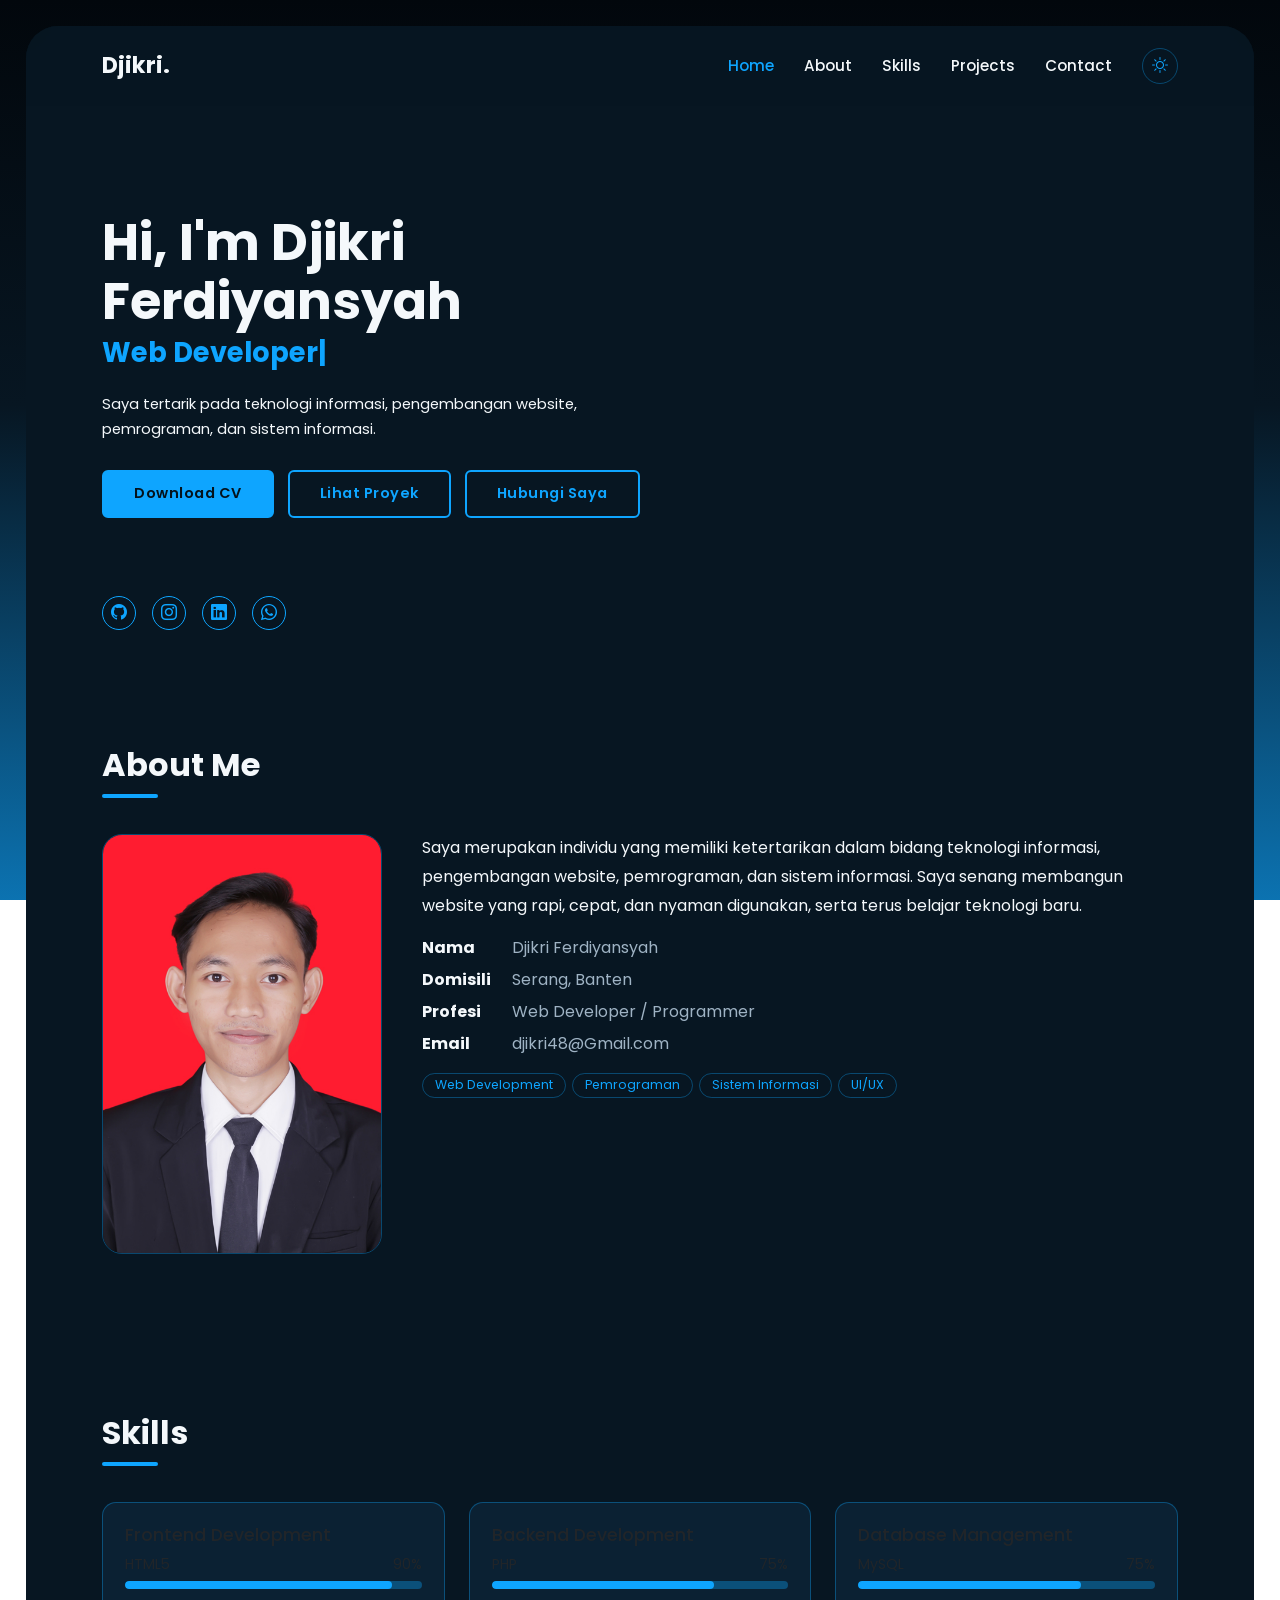
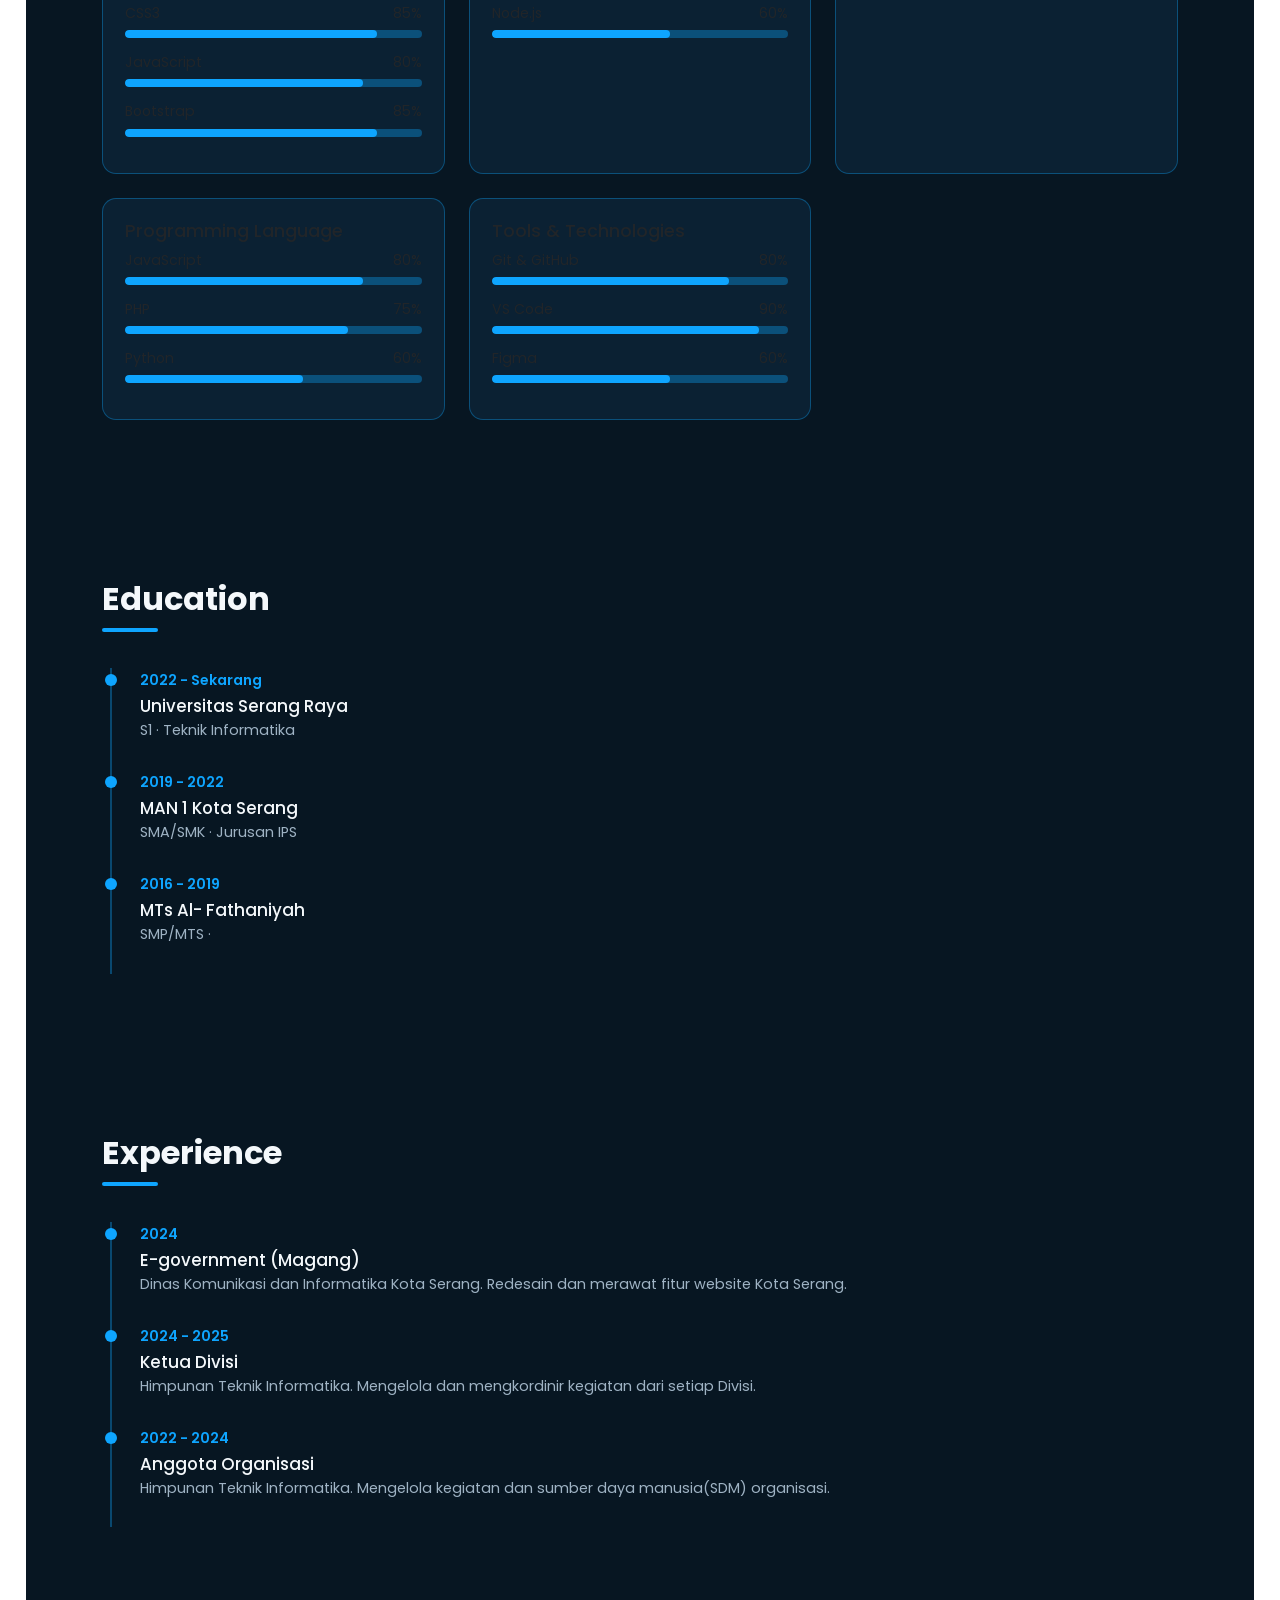
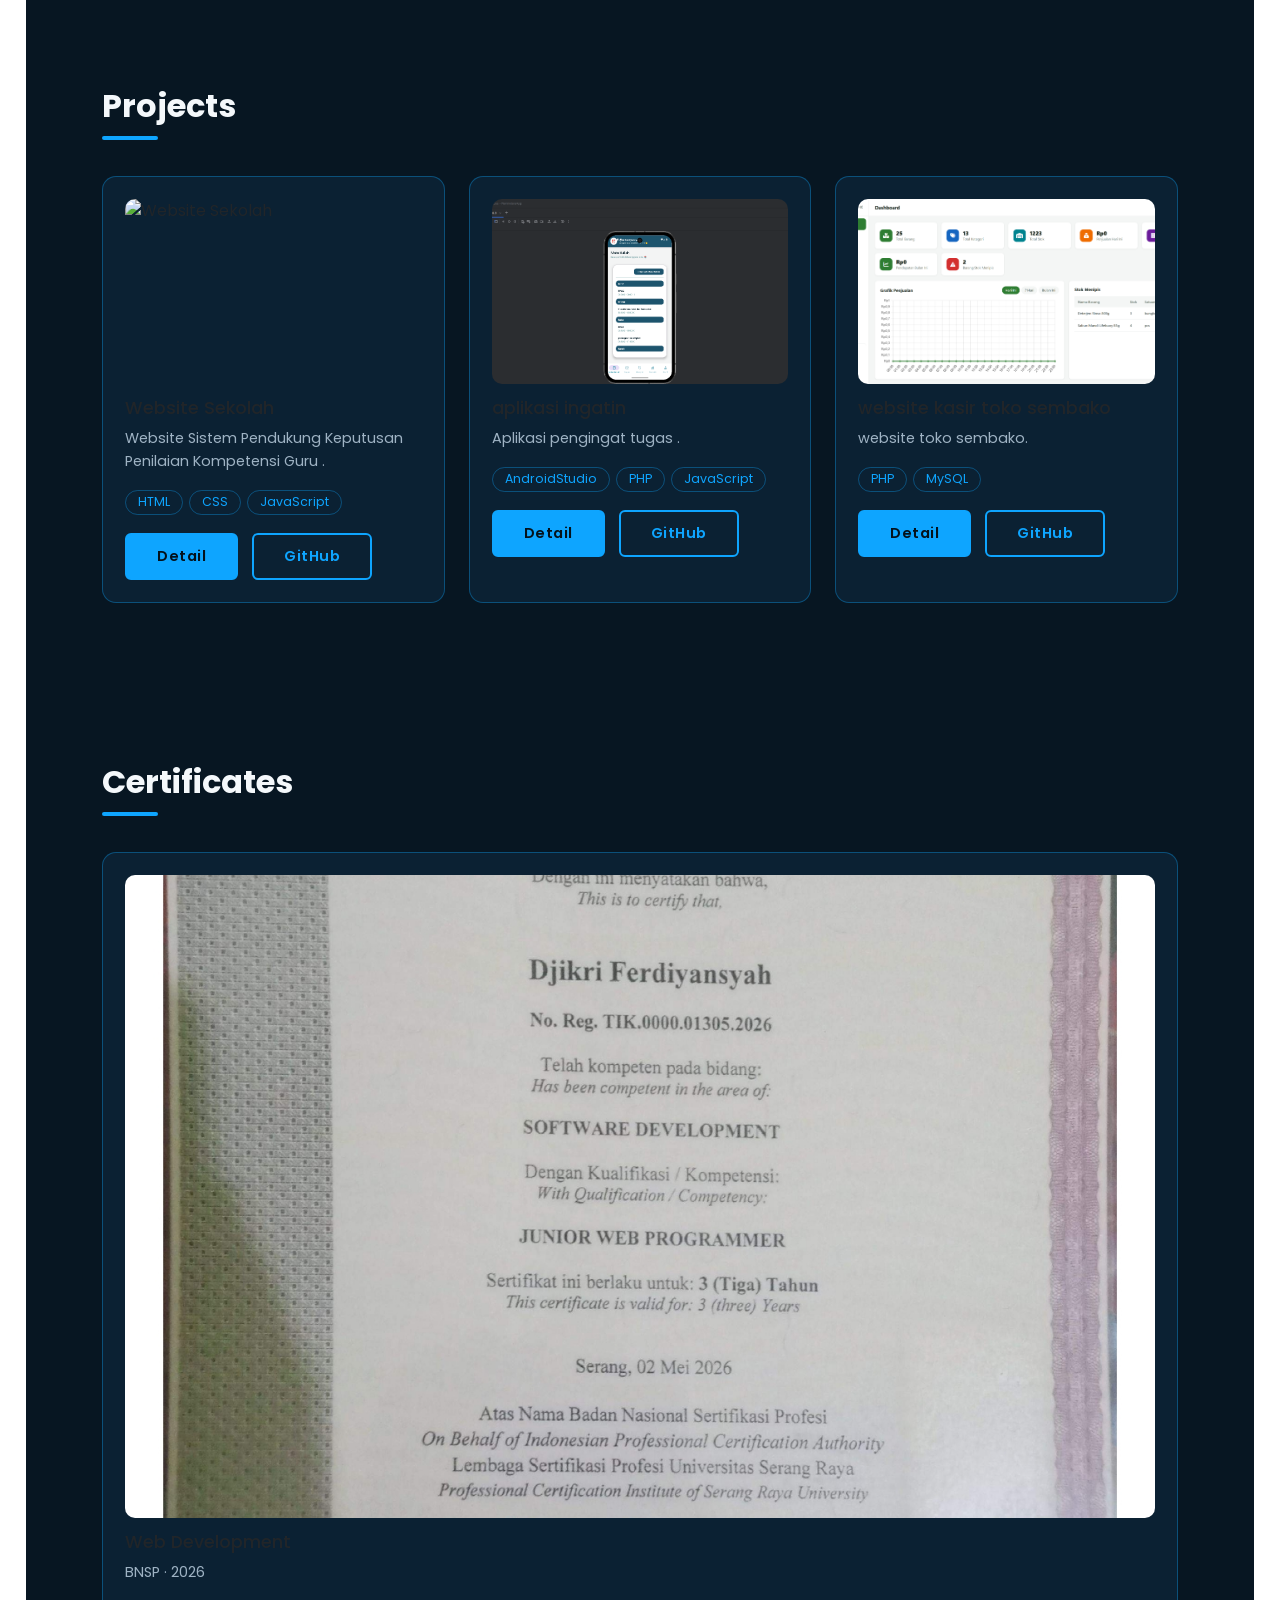
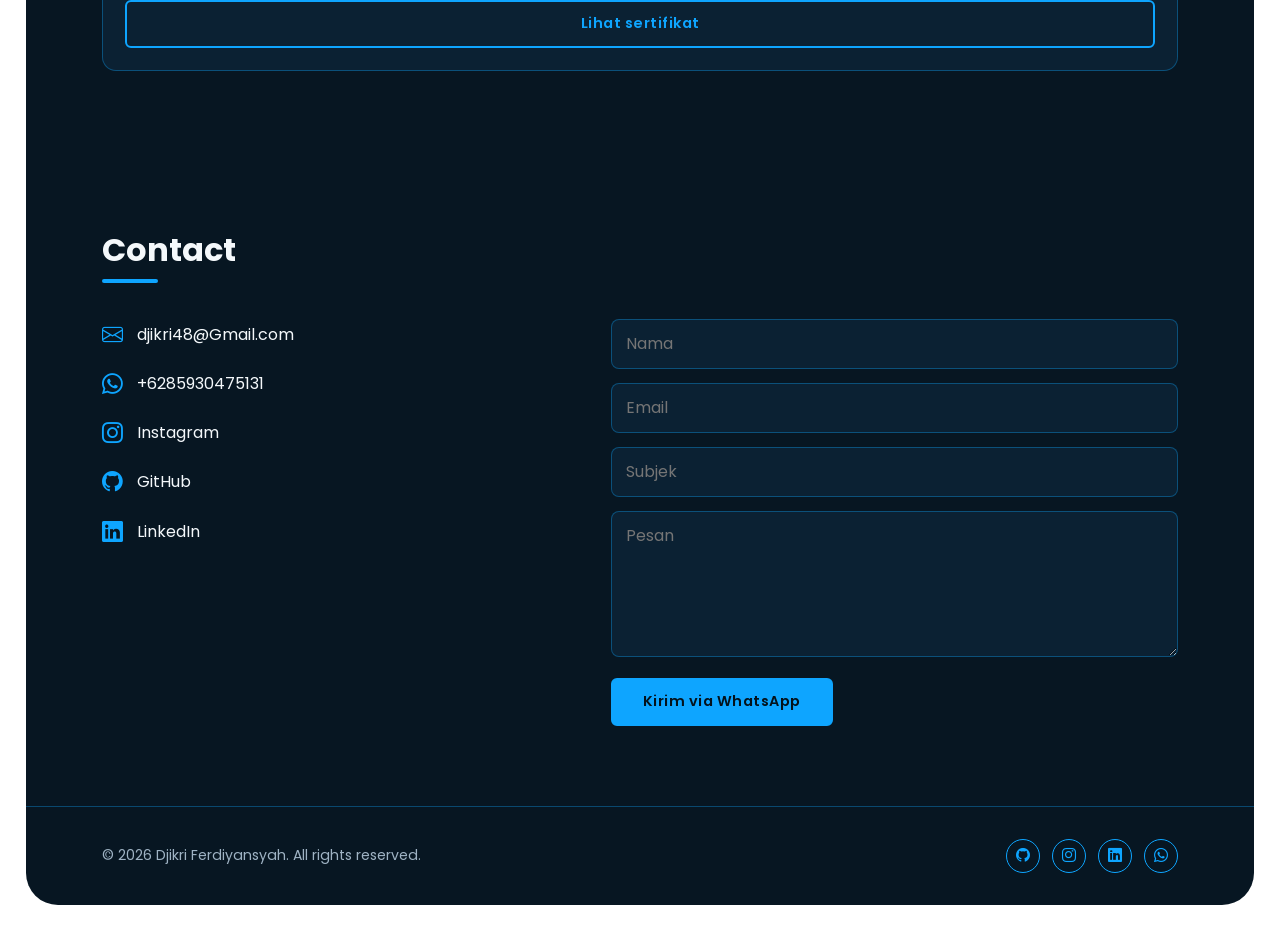
==== index.html @ a90d115c "Add files via upload" ====
<!DOCTYPE html><html lang="id"><head><meta charset="UTF-8"><meta name="viewport" content="width=device-width,initial-scale=1">
<title>Djikri Ferdiyansyah | Web Developer</title>
<meta name="description" content="Portofolio Djikri Ferdiyansyah, Web Developer dan Programmer dari Serang, Banten.">
<meta name="keywords" content="web developer, programmer, portofolio, Serang, Banten">
<meta property="og:title" content="Djikri Ferdiyansyah | Web Developer"><meta property="og:type" content="website">
<link rel="icon" href="assets/images/profile/profile.svg">
<link href="https://fonts.googleapis.com/css2?family=Poppins:wght@400;500;600;700&display=swap" rel="stylesheet">
<link href="https://cdn.jsdelivr.net/npm/bootstrap@5.3.3/dist/css/bootstrap.min.css" rel="stylesheet">
<link href="https://cdn.jsdelivr.net/npm/bootstrap-icons@1.11.3/font/bootstrap-icons.css" rel="stylesheet">
<link href="assets/css/style.css" rel="stylesheet"></head><body>
<div id="loader"><i></i></div><div id="progress"></div><div class="frame">
<nav class="nav"><a class="brand" href="index.html"></a><ul id="menu">
<li><a class="l active" href="index.html#home">Home</a></li><li><a class="l" href="index.html#about">About</a></li><li><a class="l" href="index.html#skills-s">Skills</a></li><li><a class="l" href="index.html#projects-s">Projects</a></li><li><a class="l" href="index.html#contact">Contact</a></li>
<li><button class="icon-btn" id="theme" aria-label="Ganti tema"><i class="bi bi-sun"></i></button></li></ul>
<button class="icon-btn burger" id="burger" aria-label="Menu"><i class="bi bi-list"></i></button></nav>
<main>
<section id="home" class="hero wrap"><div class="hero-img" id="heroimg"></div><div class="hero-text">
<h1>Hi, I'm <span id="name"></span></h1><h2 id="typing"></h2><p id="tagline"></p>
<div class="btns"><a class="btn fill" id="cv" download>Download CV</a><a class="btn out" href="#projects-s">Lihat Proyek</a><a class="btn out" href="#contact">Hubungi Saya</a></div></div>
<div class="social" id="hsocial"></div></section>
<section id="about" class="wrap"><h2 class="title">About Me</h2><div class="about"><img id="aboutimg" alt="Foto profil"><div><p id="abouttext" style="line-height:1.8"></p><ul class="info" id="info"></ul><div id="interests"></div></div></div></section>
<section id="skills-s" class="wrap"><h2 class="title">Skills</h2><div class="grid" id="skills"></div></section>
<section id="edu-s" class="wrap"><h2 class="title">Education</h2><div class="timeline" id="edu"></div></section>
<section id="exp-s" class="wrap"><h2 class="title">Experience</h2><div class="timeline" id="exp"></div></section>
<section id="projects-s" class="wrap"><h2 class="title" id="projects-t">Projects</h2><div class="grid" id="projects"></div></section>
<section id="certs-s" class="wrap"><h2 class="title">Certificates</h2><div class="grid" id="certs"></div></section>
<section id="contact" class="wrap"><h2 class="title">Contact</h2><div class="contact"><div class="clist" id="clist"></div>
<form id="form"><input name="nama" placeholder="Nama" required><input name="email" type="email" placeholder="Email" required><input name="subjek" placeholder="Subjek" required><textarea name="pesan" rows="5" placeholder="Pesan" required></textarea><button class="btn fill" type="submit">Kirim via WhatsApp</button></form></div></section>
</main>
<footer><span id="copy"></span><div class="fsocial" id="fsocial"></div></footer></div>
<button class="icon-btn" id="top" aria-label="Kembali ke atas"><i class="bi bi-arrow-up"></i></button>
<script src="assets/js/data.js"></script><script src="assets/js/main.js"></script></body></html>
---- assets/css/style.css ----
:root{--bg:#071622;--bg2:#0b2133;--text:#f4f8fb;--muted:#9fb3c4;--accent:#0ea5ff;--line:rgba(14,165,255,.35);--shadow:#0ea5ff;--page:linear-gradient(180deg,#02070c 0%,#071622 45%,#0ea5ff 130%)}
[data-theme=light]{--bg:#f3f8fc;--bg2:#fff;--text:#0b1d2c;--muted:#4b6174;--accent:#0a84d6;--line:rgba(10,132,214,.4);--page:linear-gradient(180deg,#e8f2fa,#7cc8f5)}
*{box-sizing:border-box}html{scroll-behavior:smooth}
body{margin:0;font-family:Poppins,sans-serif;color:var(--text);background:var(--page) fixed;min-height:100vh;padding:clamp(8px,2vw,40px)}
.frame{background:var(--bg);border-radius:32px;max-width:1280px;margin:auto;position:relative;overflow:hidden}
.wrap{padding-inline:clamp(20px,6vw,96px)}
#progress{position:fixed;top:0;left:0;height:3px;background:var(--accent);width:0;z-index:2000}
#loader{position:fixed;inset:0;background:var(--bg);display:grid;place-items:center;z-index:3000;transition:opacity .4s}
#loader i{width:46px;height:46px;border:4px solid var(--line);border-top-color:var(--accent);border-radius:50%;animation:spin .8s linear infinite}
@keyframes spin{to{transform:rotate(360deg)}}
.nav{position:sticky;top:0;z-index:100;background:color-mix(in srgb,var(--bg) 88%,transparent);backdrop-filter:blur(8px);display:flex;justify-content:space-between;align-items:center;padding:22px clamp(20px,6vw,96px)}
.brand{font-weight:700;font-size:1.4rem;color:var(--text);text-decoration:none}
.nav ul{display:flex;gap:30px;list-style:none;margin:0;padding:0;align-items:center}
.nav a.l{color:var(--text);text-decoration:none;font-weight:500;font-size:.95rem;transition:color .2s}
.nav a.l:hover,.nav a.l.active{color:var(--accent)}
.icon-btn{background:none;border:1px solid var(--line);color:var(--accent);width:36px;height:36px;border-radius:50%;cursor:pointer}
.burger{display:none}
@media(max-width:820px){.burger{display:block}.nav ul{display:none;position:absolute;top:100%;left:16px;right:16px;background:var(--bg2);border:1px solid var(--line);border-radius:16px;flex-direction:column;padding:20px;gap:16px}.nav ul.open{display:flex}}
.hero{min-height:560px;display:flex;align-items:center;position:relative;padding-block:60px 100px}
.hero-text{max-width:560px;position:relative;z-index:2}
.hero h1{font-size:clamp(2rem,5vw,3.2rem);font-weight:700;margin:0 0 6px;line-height:1.15}
.hero h2{color:var(--accent);font-size:clamp(1.2rem,3vw,1.7rem);font-weight:700;margin:0 0 20px;min-height:2.2rem}
.hero h2::after{content:"|";animation:blink 1s steps(1) infinite}@keyframes blink{50%{opacity:0}}
.hero p{font-size:.92rem;line-height:1.7}
.hero-img{position:absolute;right:0;top:0;bottom:0;width:52%;background:var(--img) right center/cover no-repeat;-webkit-mask-image:linear-gradient(90deg,transparent,#000 45%);mask-image:linear-gradient(90deg,transparent,#000 45%)}
@media(max-width:820px){.hero-img{width:100%;opacity:.25}}
.btn{display:inline-block;padding:11px 30px;border-radius:6px;font-weight:600;font-size:.9rem;text-decoration:none;letter-spacing:.5px;border:2px solid var(--accent);transition:.25s;cursor:pointer;font-family:inherit}
.btn.fill{background:var(--accent);color:#04121c}.btn.out{background:transparent;color:var(--accent)}
.btn:hover{box-shadow:0 0 18px var(--accent);transform:translateY(-2px)}
.btns{display:flex;gap:14px;flex-wrap:wrap;margin-top:28px}
.social{display:flex;gap:16px;position:absolute;left:clamp(20px,6vw,96px);bottom:36px;z-index:2}
.social a,.fsocial a{width:34px;height:34px;border:1.5px solid var(--accent);color:var(--accent);border-radius:50%;display:grid;place-items:center;text-decoration:none;transition:.25s}
.social a:hover,.fsocial a:hover{background:var(--accent);color:#04121c}
section{padding-block:80px;scroll-margin-top:70px}
.title{font-size:2rem;font-weight:700;margin:0 0 36px}.title::after{content:"";display:block;width:56px;height:4px;background:var(--accent);border-radius:4px;margin-top:10px}
.grid{display:grid;grid-template-columns:repeat(auto-fit,minmax(260px,1fr));gap:24px}
.card{background:var(--bg2);border:1px solid var(--line);border-radius:14px;padding:22px;transition:.25s}
.card:hover{border-color:var(--accent);box-shadow:0 0 22px -8px var(--accent)}
.card img{width:100%;border-radius:10px;aspect-ratio:16/10;object-fit:cover;margin-bottom:14px}
.card h3{font-size:1.1rem;margin:0 0 8px}.card p{color:var(--muted);font-size:.9rem;line-height:1.6}
.tag{display:inline-block;border:1px solid var(--line);color:var(--accent);border-radius:20px;padding:2px 12px;font-size:.78rem;margin:0 6px 6px 0}
.about{display:grid;grid-template-columns:280px 1fr;gap:40px;align-items:start}
.about img{width:100%;border-radius:20px;border:1px solid var(--line)}
@media(max-width:700px){.about{grid-template-columns:1fr}}
.info{padding:0}.info li{list-style:none;margin:8px 0;color:var(--muted)}.info b{color:var(--text);display:inline-block;min-width:90px}
.bar{height:8px;background:var(--line);border-radius:8px;overflow:hidden;margin:6px 0 14px}.bar i{display:block;height:100%;width:0;background:var(--accent);border-radius:8px;transition:width 1.2s}
.bar-h{display:flex;justify-content:space-between;font-size:.88rem}
.timeline{border-left:2px solid var(--line);margin-left:8px}
.tl{position:relative;padding:0 0 28px 28px}.tl::before{content:"";position:absolute;left:-7px;top:6px;width:12px;height:12px;border-radius:50%;background:var(--accent)}
.tl small{color:var(--accent);font-weight:600}.tl h3{margin:4px 0;font-size:1.05rem}.tl p{margin:0;color:var(--muted);font-size:.9rem}
.contact{display:grid;grid-template-columns:1fr 1.2fr;gap:36px}@media(max-width:800px){.contact{grid-template-columns:1fr}}
.clist a{display:flex;gap:14px;align-items:center;color:var(--text);text-decoration:none;margin-bottom:18px}.clist i{color:var(--accent);font-size:1.3rem}
input,textarea{width:100%;background:var(--bg2);border:1px solid var(--line);color:var(--text);border-radius:8px;padding:12px 14px;margin-bottom:14px;font-family:inherit}
input:focus,textarea:focus,.btn:focus-visible,a:focus-visible,button:focus-visible{outline:2px solid var(--accent);outline-offset:2px}
footer{border-top:1px solid var(--line);padding:32px clamp(20px,6vw,96px);display:flex;flex-wrap:wrap;gap:20px;justify-content:space-between;align-items:center;color:var(--muted);font-size:.88rem}
.fsocial{display:flex;gap:12px}
#top{position:fixed;right:28px;bottom:28px;opacity:0;pointer-events:none;transition:.3s;z-index:500;background:var(--accent);color:#04121c;border:0}
#top.show{opacity:1;pointer-events:auto}
.reveal{opacity:0;transform:translateY(18px);transition:.6s}.reveal.in{opacity:1;transform:none}
@media(prefers-reduced-motion:reduce){*{animation:none!important;transition:none!important}.reveal{opacity:1;transform:none}}
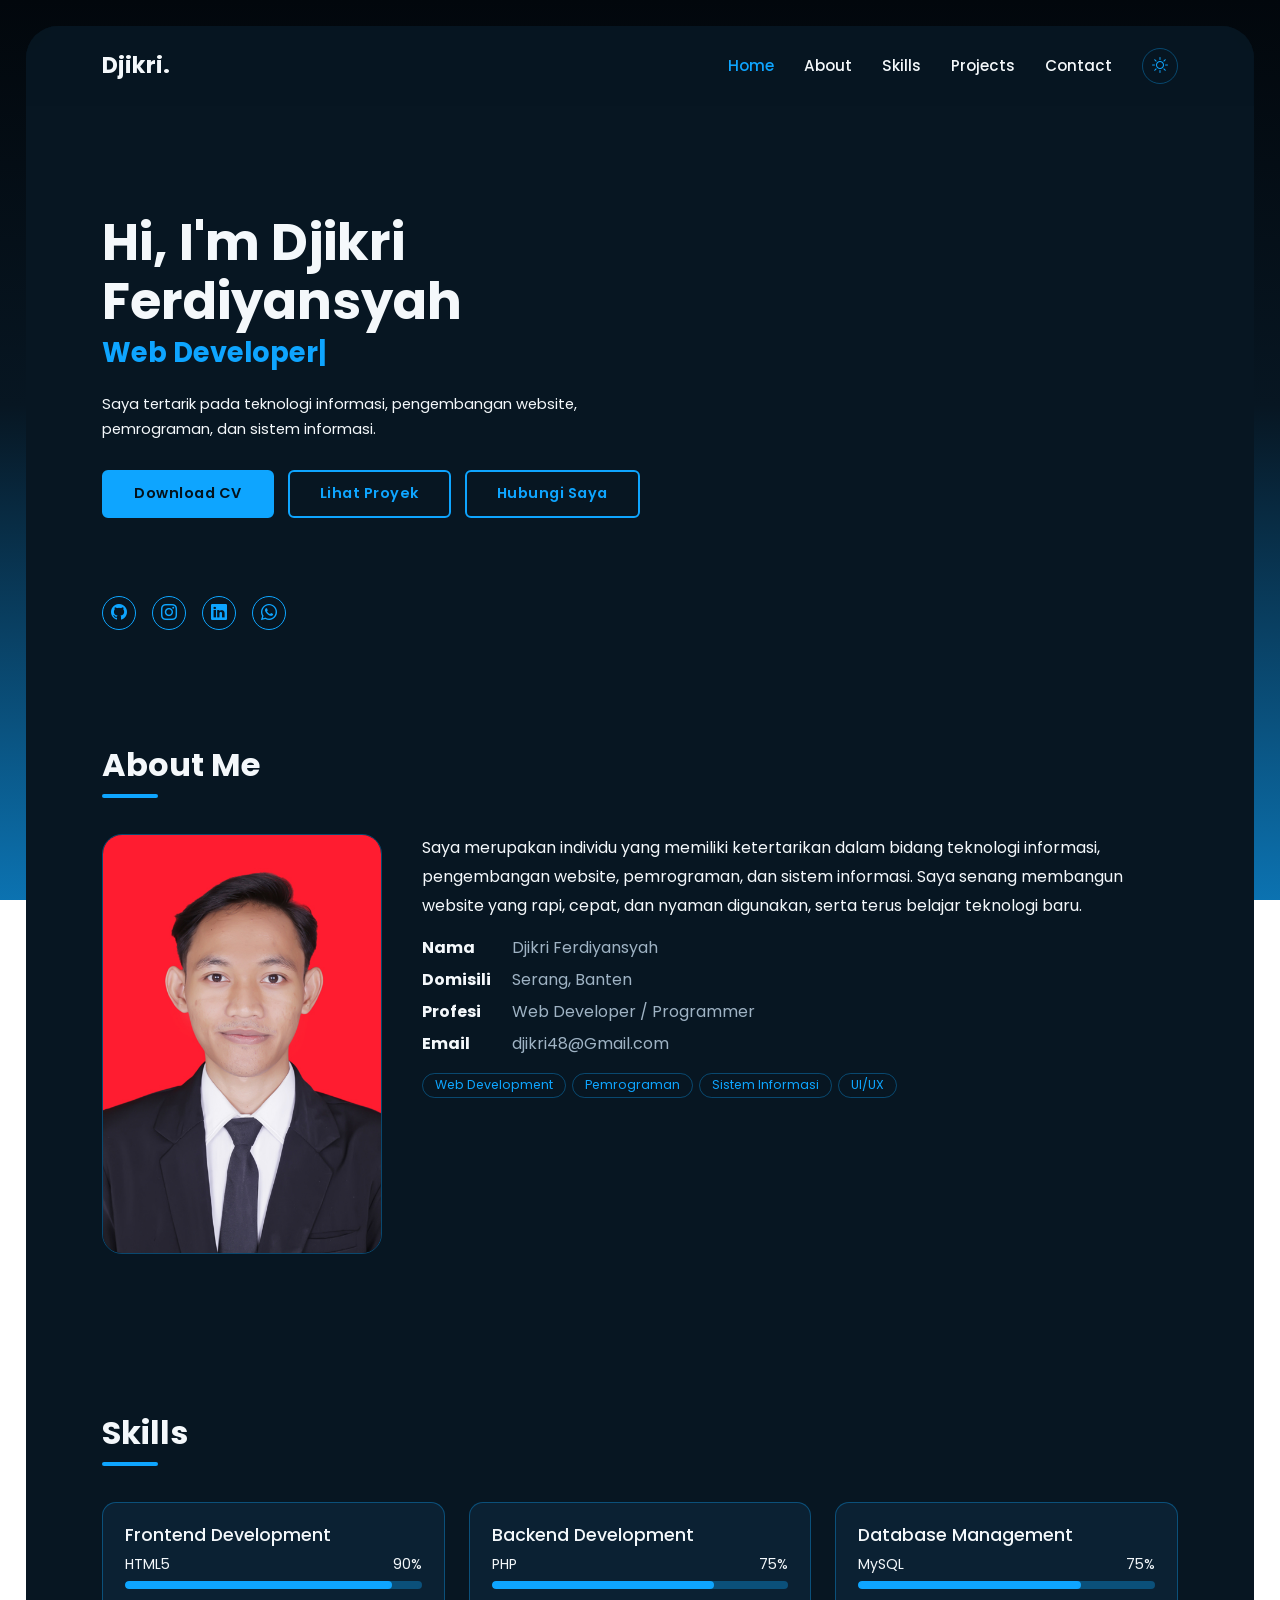
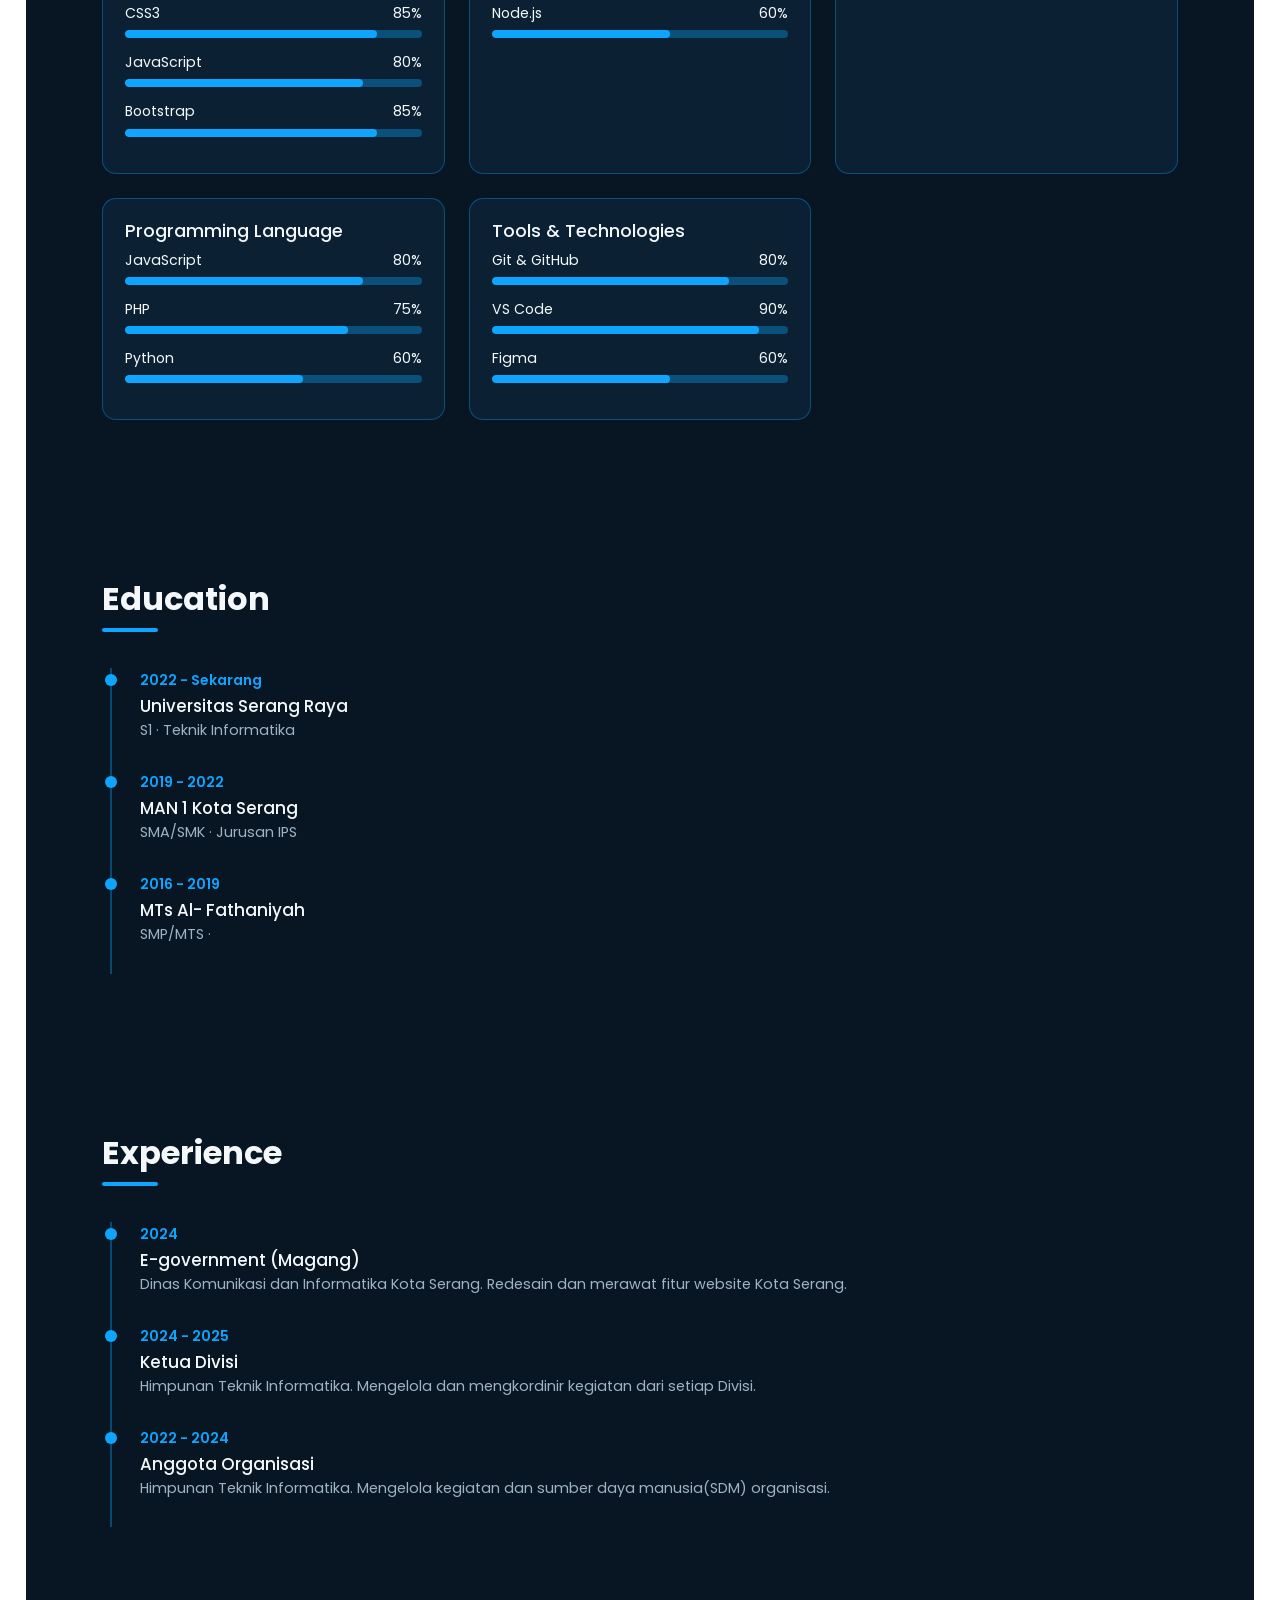
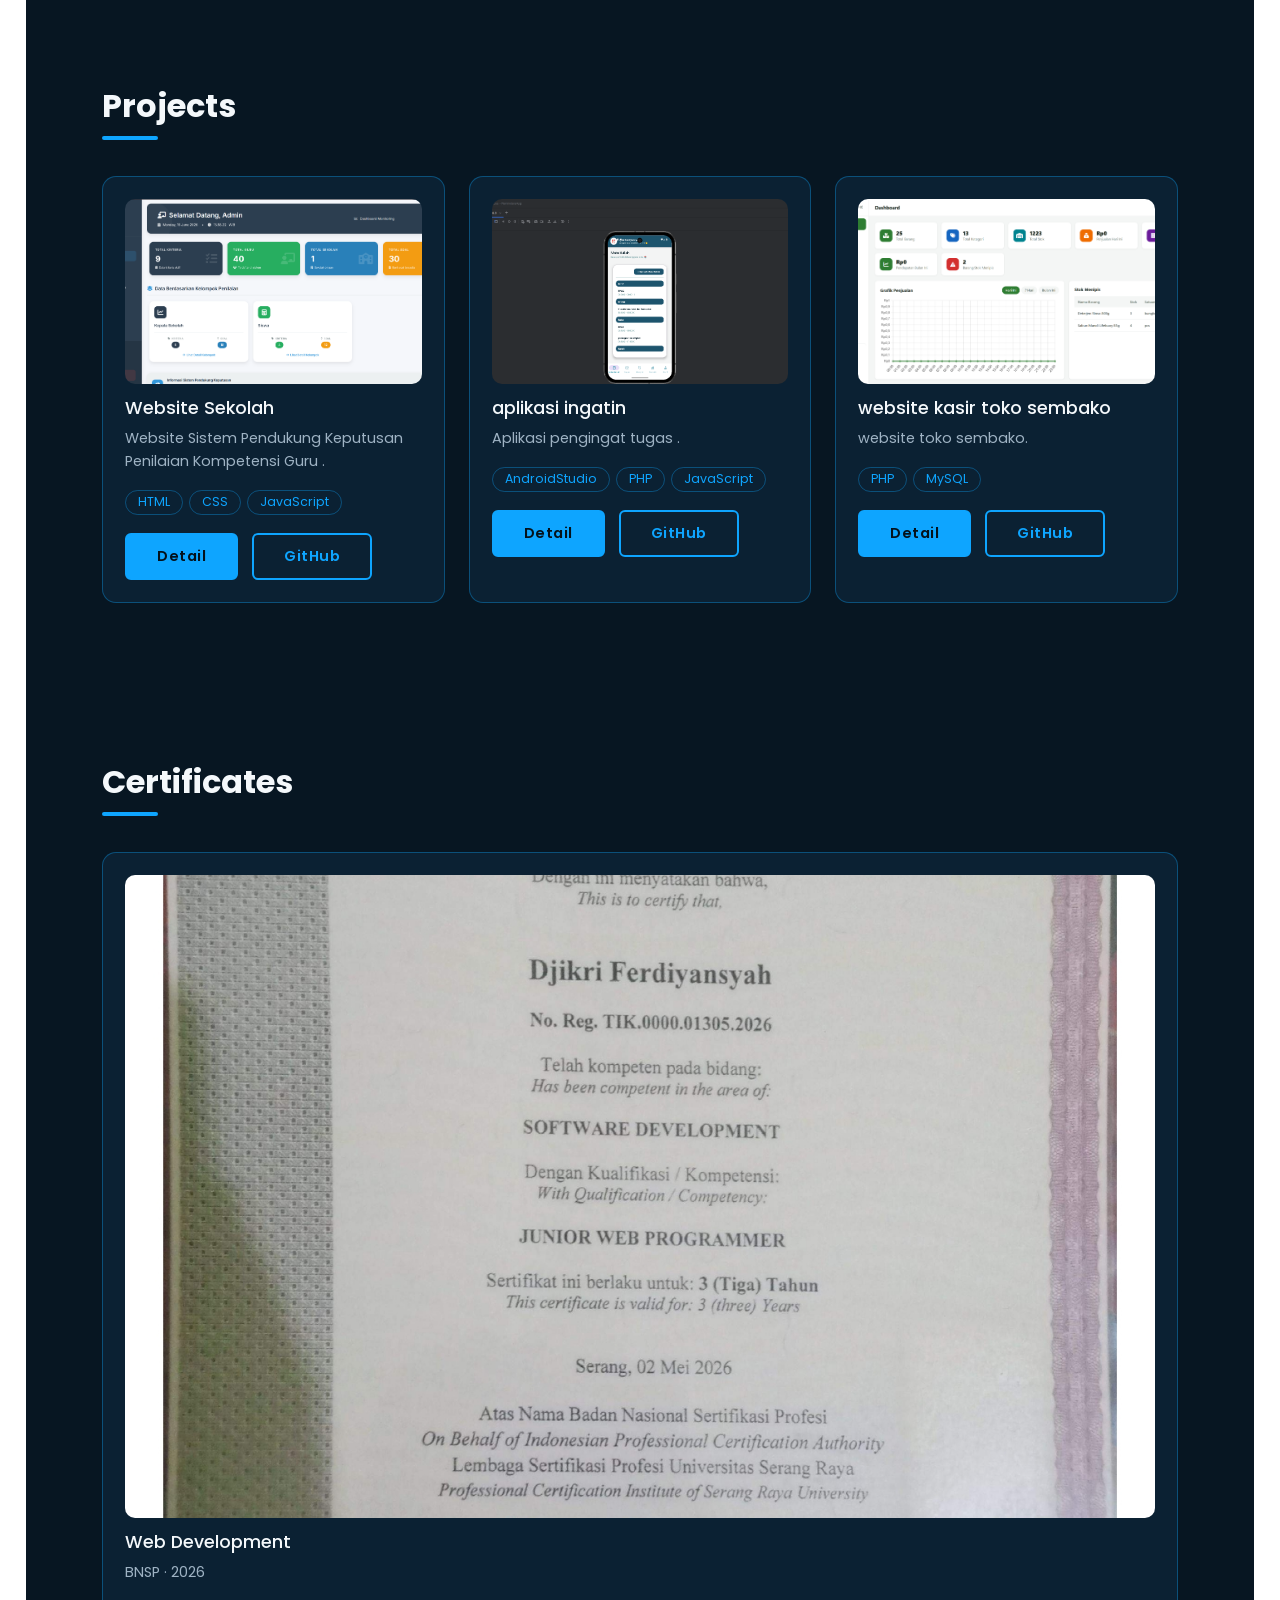
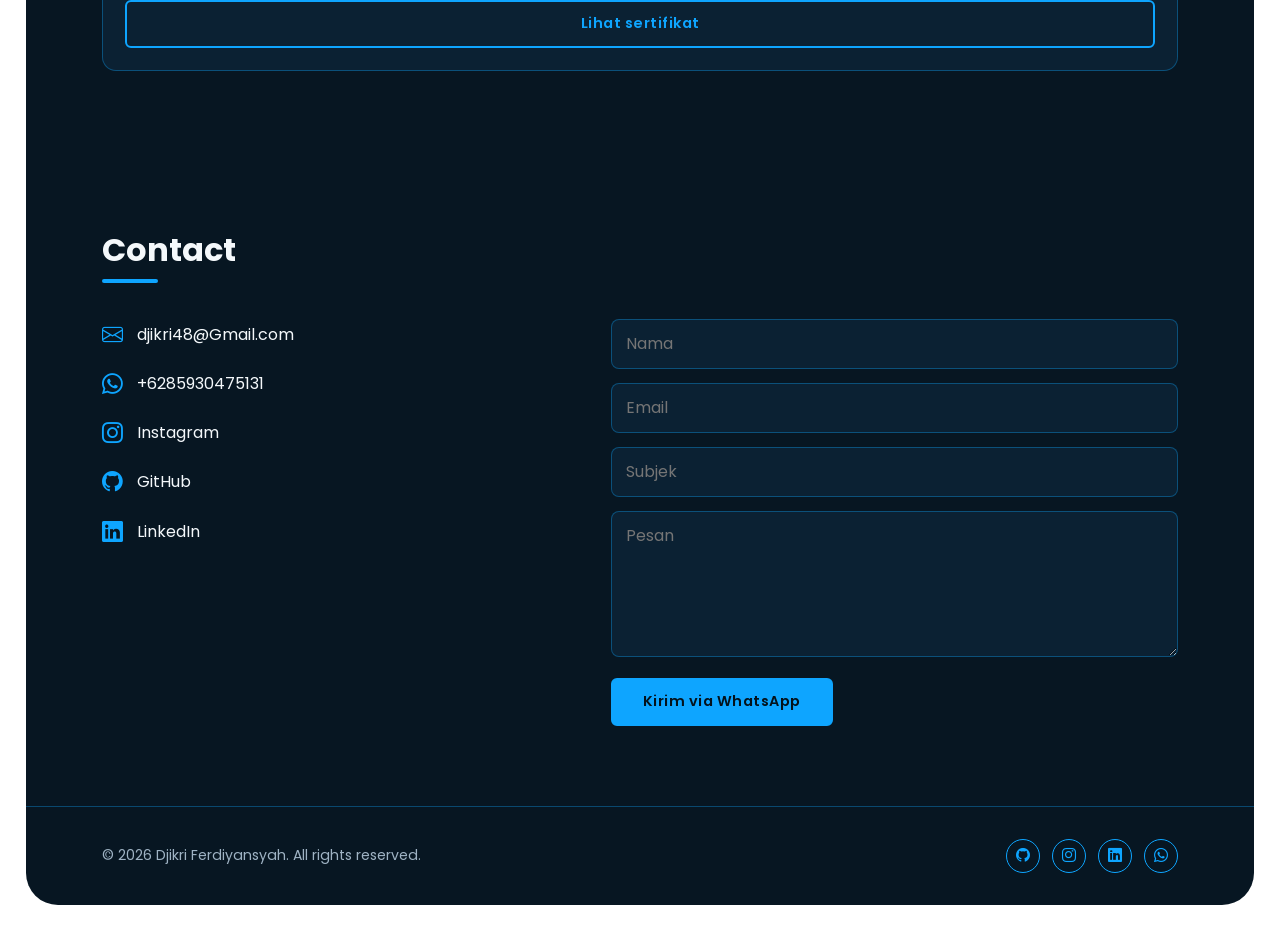
==== commit 6146bedc: "Update index.html" ====
--- a/index.html
+++ b/index.html
@@ -1,32 +1,162 @@
-<!DOCTYPE html><html lang="id"><head><meta charset="UTF-8"><meta name="viewport" content="width=device-width,initial-scale=1">
-<title>Djikri Ferdiyansyah | Web Developer</title>
-<meta name="description" content="Portofolio Djikri Ferdiyansyah, Web Developer dan Programmer dari Serang, Banten.">
-<meta name="keywords" content="web developer, programmer, portofolio, Serang, Banten">
-<meta property="og:title" content="Djikri Ferdiyansyah | Web Developer"><meta property="og:type" content="website">
-<link rel="icon" href="assets/images/profile/profile.svg">
-<link href="https://fonts.googleapis.com/css2?family=Poppins:wght@400;500;600;700&display=swap" rel="stylesheet">
-<link href="https://cdn.jsdelivr.net/npm/bootstrap@5.3.3/dist/css/bootstrap.min.css" rel="stylesheet">
-<link href="https://cdn.jsdelivr.net/npm/bootstrap-icons@1.11.3/font/bootstrap-icons.css" rel="stylesheet">
-<link href="assets/css/style.css" rel="stylesheet"></head><body>
-<div id="loader"><i></i></div><div id="progress"></div><div class="frame">
-<nav class="nav"><a class="brand" href="index.html"></a><ul id="menu">
-<li><a class="l active" href="index.html#home">Home</a></li><li><a class="l" href="index.html#about">About</a></li><li><a class="l" href="index.html#skills-s">Skills</a></li><li><a class="l" href="index.html#projects-s">Projects</a></li><li><a class="l" href="index.html#contact">Contact</a></li>
-<li><button class="icon-btn" id="theme" aria-label="Ganti tema"><i class="bi bi-sun"></i></button></li></ul>
-<button class="icon-btn burger" id="burger" aria-label="Menu"><i class="bi bi-list"></i></button></nav>
-<main>
-<section id="home" class="hero wrap"><div class="hero-img" id="heroimg"></div><div class="hero-text">
-<h1>Hi, I'm <span id="name"></span></h1><h2 id="typing"></h2><p id="tagline"></p>
-<div class="btns"><a class="btn fill" id="cv" download>Download CV</a><a class="btn out" href="#projects-s">Lihat Proyek</a><a class="btn out" href="#contact">Hubungi Saya</a></div></div>
-<div class="social" id="hsocial"></div></section>
-<section id="about" class="wrap"><h2 class="title">About Me</h2><div class="about"><img id="aboutimg" alt="Foto profil"><div><p id="abouttext" style="line-height:1.8"></p><ul class="info" id="info"></ul><div id="interests"></div></div></div></section>
-<section id="skills-s" class="wrap"><h2 class="title">Skills</h2><div class="grid" id="skills"></div></section>
-<section id="edu-s" class="wrap"><h2 class="title">Education</h2><div class="timeline" id="edu"></div></section>
-<section id="exp-s" class="wrap"><h2 class="title">Experience</h2><div class="timeline" id="exp"></div></section>
-<section id="projects-s" class="wrap"><h2 class="title" id="projects-t">Projects</h2><div class="grid" id="projects"></div></section>
-<section id="certs-s" class="wrap"><h2 class="title">Certificates</h2><div class="grid" id="certs"></div></section>
-<section id="contact" class="wrap"><h2 class="title">Contact</h2><div class="contact"><div class="clist" id="clist"></div>
-<form id="form"><input name="nama" placeholder="Nama" required><input name="email" type="email" placeholder="Email" required><input name="subjek" placeholder="Subjek" required><textarea name="pesan" rows="5" placeholder="Pesan" required></textarea><button class="btn fill" type="submit">Kirim via WhatsApp</button></form></div></section>
-</main>
-<footer><span id="copy"></span><div class="fsocial" id="fsocial"></div></footer></div>
-<button class="icon-btn" id="top" aria-label="Kembali ke atas"><i class="bi bi-arrow-up"></i></button>
-<script src="assets/js/data.js"></script><script src="assets/js/main.js"></script></body></html>
+<!DOCTYPE html>
+<html lang="id">
+
+<head>
+  <!-- ========== META ========== -->
+  <meta charset="UTF-8">
+  <meta name="viewport" content="width=device-width, initial-scale=1">
+  <title>Djikri Ferdiyansyah | Web Developer</title>
+  <meta name="description" content="Portofolio Djikri Ferdiyansyah, Web Developer dan Programmer dari Serang, Banten.">
+  <meta name="keywords" content="web developer, programmer, portofolio, Serang, Banten">
+
+  <!-- ========== OPEN GRAPH ========== -->
+  <meta property="og:title" content="Djikri Ferdiyansyah | Web Developer">
+  <meta property="og:type" content="website">
+
+  <!-- ========== FAVICON ========== -->
+  <link rel="icon" href="assets/images/profile/profile.svg">
+
+  <!-- ========== FONT & LIBRARY ========== -->
+  <link href="https://fonts.googleapis.com/css2?family=Poppins:wght@400;500;600;700&display=swap" rel="stylesheet">
+  <link href="https://cdn.jsdelivr.net/npm/bootstrap@5.3.3/dist/css/bootstrap.min.css" rel="stylesheet">
+  <link href="https://cdn.jsdelivr.net/npm/bootstrap-icons@1.11.3/font/bootstrap-icons.css" rel="stylesheet">
+
+  <!-- ========== CSS UTAMA ========== -->
+  <link href="assets/css/style.css" rel="stylesheet">
+</head>
+
+<body>
+
+  <!-- ========== LOADER & PROGRESS BAR ========== -->
+  <div id="loader"><i></i></div>
+  <div id="progress"></div>
+
+  <div class="frame">
+
+    <!-- ========== NAVBAR ========== -->
+    <nav class="nav">
+      <a class="brand" href="index.html"></a>
+
+      <ul id="menu">
+        <li><a class="l active" href="index.html#home">Home</a></li>
+        <li><a class="l" href="index.html#about">About</a></li>
+        <li><a class="l" href="index.html#skills-s">Skills</a></li>
+        <li><a class="l" href="index.html#projects-s">Projects</a></li>
+        <li><a class="l" href="index.html#contact">Contact</a></li>
+        <li>
+          <button class="icon-btn" id="theme" aria-label="Ganti tema">
+            <i class="bi bi-sun"></i>
+          </button>
+        </li>
+      </ul>
+
+      <button class="icon-btn burger" id="burger" aria-label="Menu">
+        <i class="bi bi-list"></i>
+      </button>
+    </nav>
+
+    <main>
+
+      <!-- ========== HOME / HERO ========== -->
+      <section id="home" class="hero wrap">
+        <div class="hero-img" id="heroimg"></div>
+
+        <div class="hero-text">
+          <h1>Hi, I'm <span id="name"></span></h1>
+          <h2 id="typing"></h2>
+          <p id="tagline"></p>
+
+          <div class="btns">
+            <a class="btn fill" id="cv" download>Download CV</a>
+            <a class="btn out" href="#projects-s">Lihat Proyek</a>
+            <a class="btn out" href="#contact">Hubungi Saya</a>
+          </div>
+        </div>
+
+        <div class="social" id="hsocial"></div>
+      </section>
+
+      <!-- ========== ABOUT ========== -->
+      <section id="about" class="wrap">
+        <h2 class="title">About Me</h2>
+
+        <div class="about">
+          <img id="aboutimg" alt="Foto profil">
+
+          <div>
+            <p id="abouttext" style="line-height:1.8"></p>
+            <ul class="info" id="info"></ul>
+            <div id="interests"></div>
+          </div>
+        </div>
+      </section>
+
+      <!-- ========== SKILLS ========== -->
+      <section id="skills-s" class="wrap">
+        <h2 class="title">Skills</h2>
+        <div class="grid" id="skills"></div>
+      </section>
+
+      <!-- ========== EDUCATION ========== -->
+      <section id="edu-s" class="wrap">
+        <h2 class="title">Education</h2>
+        <div class="timeline" id="edu"></div>
+      </section>
+
+      <!-- ========== EXPERIENCE ========== -->
+      <section id="exp-s" class="wrap">
+        <h2 class="title">Experience</h2>
+        <div class="timeline" id="exp"></div>
+      </section>
+
+      <!-- ========== PROJECTS ========== -->
+      <section id="projects-s" class="wrap">
+        <h2 class="title" id="projects-t">Projects</h2>
+        <div class="grid" id="projects"></div>
+      </section>
+
+      <!-- ========== CERTIFICATES ========== -->
+      <section id="certs-s" class="wrap">
+        <h2 class="title">Certificates</h2>
+        <div class="grid" id="certs"></div>
+      </section>
+
+      <!-- ========== CONTACT ========== -->
+      <section id="contact" class="wrap">
+        <h2 class="title">Contact</h2>
+
+        <div class="contact">
+          <div class="clist" id="clist"></div>
+
+          <form id="form">
+            <input name="nama" placeholder="Nama" required>
+            <input name="email" type="email" placeholder="Email" required>
+            <input name="subjek" placeholder="Subjek" required>
+            <textarea name="pesan" rows="5" placeholder="Pesan" required></textarea>
+            <button class="btn fill" type="submit">Kirim via WhatsApp</button>
+          </form>
+        </div>
+      </section>
+
+    </main>
+
+    <!-- ========== FOOTER ========== -->
+    <footer>
+      <span id="copy"></span>
+      <div class="fsocial" id="fsocial"></div>
+    </footer>
+
+  </div>
+
+  <!-- ========== TOMBOL KEMBALI KE ATAS ========== -->
+  <button class="icon-btn" id="top" aria-label="Kembali ke atas">
+    <i class="bi bi-arrow-up"></i>
+  </button>
+
+  <!-- ========== JAVASCRIPT ========== -->
+  <script src="assets/js/data.js"></script>
+  <script src="assets/js/main.js"></script>
+
+</body>
+
+</html>
--- a/assets/css/style.css
+++ b/assets/css/style.css
@@ -34,7 +34,7 @@
 section{padding-block:80px;scroll-margin-top:70px}
 .title{font-size:2rem;font-weight:700;margin:0 0 36px}.title::after{content:"";display:block;width:56px;height:4px;background:var(--accent);border-radius:4px;margin-top:10px}
 .grid{display:grid;grid-template-columns:repeat(auto-fit,minmax(260px,1fr));gap:24px}
-.card{background:var(--bg2);border:1px solid var(--line);border-radius:14px;padding:22px;transition:.25s}
+.card{background:var(--bg2);color:var(--text);border:1px solid var(--line);border-radius:14px;padding:22px;transition:.25s}
 .card:hover{border-color:var(--accent);box-shadow:0 0 22px -8px var(--accent)}
 .card img{width:100%;border-radius:10px;aspect-ratio:16/10;object-fit:cover;margin-bottom:14px}
 .card h3{font-size:1.1rem;margin:0 0 8px}.card p{color:var(--muted);font-size:.9rem;line-height:1.6}
